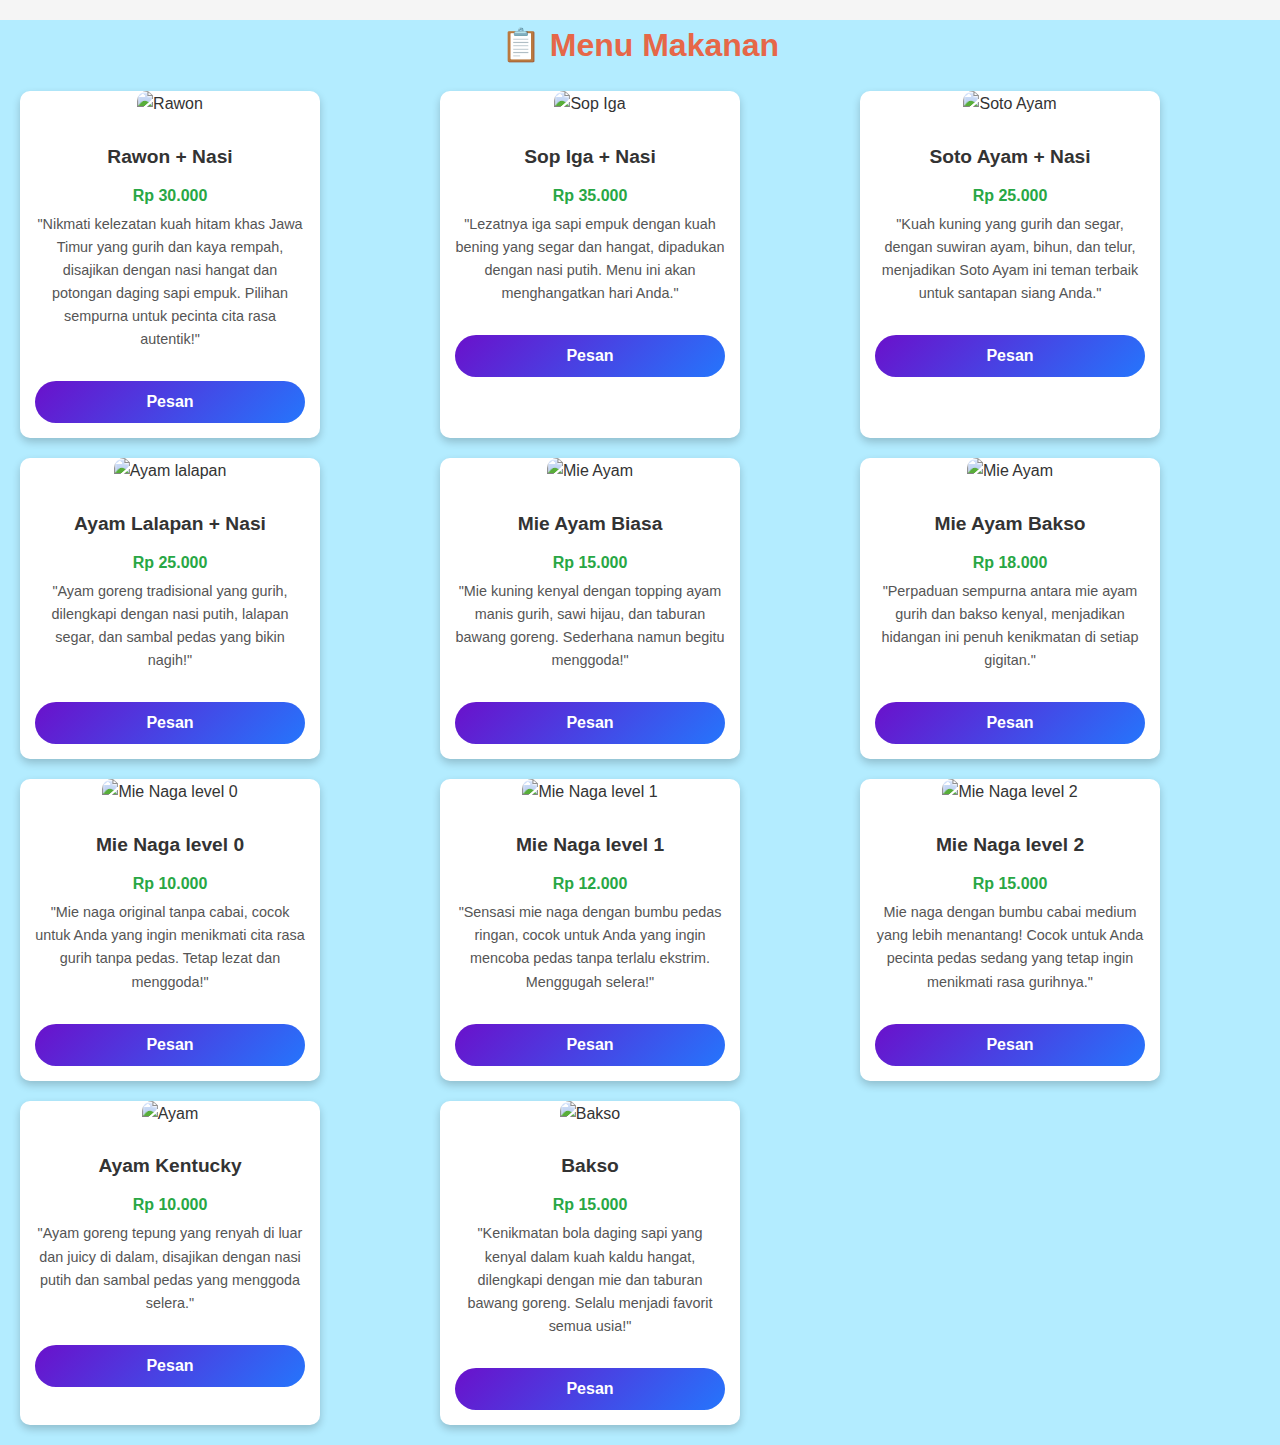
==== menu.html @ 12b20ae8 "tes" ====
<!DOCTYPE html>
<html lang="en">
<head>
  <meta charset="UTF-8">
  <meta name="viewport" content="width=device-width, initial-scale=1.0">
  <title>Menu</title>
  <link rel="stylesheet" href="style.css">
</head>
<body>
     <section id="menu"></section>
        <h2>📋 Menu Makanan</h2>
    <div class="menu-container">
   <!-- Card 1 -->
        <div class="menu-card">
            <img src="images/rawon.jpg" alt="Rawon">
            <div class="menu-content">
                <h3 class="menu-title">Rawon + Nasi</h3>
                <p class="menu-price">Rp 30.000</p>
                <p class="menu-description">"Nikmati kelezatan kuah hitam khas Jawa Timur yang gurih dan kaya rempah, disajikan dengan nasi hangat dan potongan daging sapi empuk. Pilihan sempurna untuk pecinta cita rasa autentik!"</p>
           <button class="order-button" onclick="orderNow('Rawon + Nasi', 30000)">Pesan</button>

            </div>
        </div>

        <!-- Card 2 -->
        <div class="menu-card">
            <img src="images/sop-iga.jpg" alt="Sop Iga">
            <div class="menu-content">
                <h3 class="menu-title">Sop Iga + Nasi</h3>
                <p class="menu-price">Rp 35.000</p>
                <p class="menu-description">"Lezatnya iga sapi empuk dengan kuah bening yang segar dan hangat, dipadukan dengan nasi putih. Menu ini akan menghangatkan hari Anda."</p>
            <button class="order-button" onclick="orderNow('Sop Iga + Nasi', 35000)">Pesan</button>

            </div>
        </div>

        <!-- Card 3 -->
        <div class="menu-card">
            <img src="images/soto.jpg" alt="Soto Ayam">
            <div class="menu-content">
                <h3 class="menu-title">Soto Ayam + Nasi</h3>
                <p class="menu-price">Rp 25.000</p>
                <p class="menu-description">"Kuah kuning yang gurih dan segar, dengan suwiran ayam, bihun, dan telur, menjadikan Soto Ayam ini teman terbaik untuk santapan siang Anda."</p>
          <button class="order-button" onclick="orderNow('Soto Ayam + Nasi', 25000)">Pesan</button>

            </div>
        </div>

        <!-- Card 4 -->
        <div class="menu-card">
            <img src="images/lalapan.jpg" alt="Ayam lalapan">
            <div class="menu-content">
                <h3 class="menu-title">Ayam Lalapan + Nasi</h3>
                <p class="menu-price">Rp 25.000</p>
                <p class="menu-description">"Ayam goreng tradisional yang gurih, dilengkapi dengan nasi putih, lalapan segar, dan sambal pedas yang bikin nagih!"</p>
            <button class="order-button" onclick="orderNow('Ayam Lalapan + Nasi', 25000)">Pesan</button>

            </div>
        </div>

        <!-- Card 5 -->
        <div class="menu-card">
            <img src="images/mieayam.jpg" alt="Mie Ayam">
            <div class="menu-content">
                <h3 class="menu-title">Mie Ayam Biasa</h3>
                <p class="menu-price">Rp 15.000</p>
                <p class="menu-description">"Mie kuning kenyal dengan topping ayam manis gurih, sawi hijau, dan taburan bawang goreng. Sederhana namun begitu menggoda!"</p>
           <button class="order-button" onclick="orderNow('Mie Ayam Biasa', 15000)">Pesan</button>

            </div>
        </div>

        <!-- Card 6 -->
        <div class="menu-card">
            <img src="images/miebakso.jpg" alt="Mie Ayam">
            <div class="menu-content">
                <h3 class="menu-title">Mie Ayam Bakso</h3>
                <p class="menu-price">Rp 18.000</p>
                <p class="menu-description">"Perpaduan sempurna antara mie ayam gurih dan bakso kenyal, menjadikan hidangan ini penuh kenikmatan di setiap gigitan."</p>
            <button class="order-button" onclick="orderNow('Mie Ayam Bakso', 18000)">Pesan</button>

            </div>
        </div>
    


        <!-- Card 7 -->
        <div class="menu-card">
            <img src="images/mie0.jpg" alt="Mie Naga level 0">
            <div class="menu-content">
                <h3 class="menu-title">Mie Naga level 0</h3>
                <p class="menu-price">Rp 10.000</p>
                <p class="menu-description">"Mie naga original tanpa cabai, cocok untuk Anda yang ingin menikmati cita rasa gurih tanpa pedas. Tetap lezat dan menggoda!"

</p>
<button class="order-button" onclick="orderNow('Mie Naga level 0', 10000)">Pesan</button>

            </div>
        </div>

        <!-- Card 8 -->
        <div class="menu-card">
            <img src="images/mie1.jpg" alt="Mie Naga level 1">
            <div class="menu-content">
                <h3 class="menu-title">Mie Naga level 1</h3>
                <p class="menu-price">Rp 12.000</p>
                <p class="menu-description">"Sensasi mie naga dengan bumbu pedas ringan, cocok untuk Anda yang ingin mencoba pedas tanpa terlalu ekstrim. Menggugah selera!"

</p>
<button class="order-button" onclick="orderNow('Mie Naga level 1', 12000)">Pesan</button>

            </div>
        </div>

        <!-- Card 9 -->
        <div class="menu-card">
            <img src="images/mie2.jpg" alt="Mie Naga level 2">
            <div class="menu-content">
                <h3 class="menu-title">Mie Naga level 2</h3>
                <p class="menu-price">Rp 15.000</p>
                <p class="menu-description">Mie naga dengan bumbu cabai medium yang lebih menantang! Cocok untuk Anda pecinta pedas sedang yang tetap ingin menikmati rasa gurihnya."

</p>
<button class="order-button" onclick="orderNow('Mie Naga level 2', 15000)">Pesan</button>

            </div>
        </div>

        <!-- Card 10 -->
        <div class="menu-card">
            <img src="images/ayam.jpg" alt=" Ayam">
            <div class="menu-content">
                <h3 class="menu-title">Ayam Kentucky</h3>
                <p class="menu-price">Rp 10.000</p>
                <p class="menu-description">"Ayam goreng tepung yang renyah di luar dan juicy di dalam, disajikan dengan nasi putih dan sambal pedas yang menggoda selera."</p>
        <button class="order-button" onclick="orderNow('Ayam Kentucky', 10000)">Pesan</button>

            </div>
        </div>

        <!-- Card 11 -->
        <div class="menu-card">
            <img src="images/bakso.jpg" alt="Bakso">
            <div class="menu-content">
                <h3 class="menu-title">Bakso</h3>
                <p class="menu-price">Rp 15.000</p>
                <p class="menu-description">"Kenikmatan bola daging sapi yang kenyal dalam kuah kaldu hangat, dilengkapi dengan mie dan taburan bawang goreng. Selalu menjadi favorit semua usia!"

</p>
<button class="order-button" onclick="orderNow('Bakso', 15000)">Pesan</button>

            </div>
        </div>
</div>
    <script>
    function orderNow(item, price) {
      // Redirect ke halaman konfirmasi pesanan
      window.location.href = `order.html?item=${encodeURIComponent(item)}&price=${price}`;
    }
  </script>
</body>
</html>
---- style.css ----
/* Global Styles */
body {
  margin: 0;
  font-family: 'Poppins', sans-serif;
  background: #f8f8f8;
  color: #333;
}

h1, h2, p {
  margin: 0;
}

/* Reset Default Style */
* {
  margin: 0;
  padding: 0;
  box-sizing: border-box;
}

body {
  font-family: 'Poppins', sans-serif;
  overflow: hidden;
}

/* Halaman Selamat Datang */
.welcome {
  position: relative;
  display: flex;
  flex-direction: column;
  justify-content: center;
  align-items: center;
  height: 100vh;
  background: url('images/warung.jpg') no-repeat center center/cover; /* Ganti dengan URL gambar */
  color: #fff;
  overflow: hidden;
  text-align: center;
  padding: 20px;
}



/* Konten */
.welcome-content {
  position: relative;
  z-index: 2;
}

/* Judul dan Subtitle */
.title {
  font-size: 3rem;
  font-weight: 700;
  text-transform: uppercase;
  text-shadow: 0 5px 15px rgba(0, 0, 0, 0.5);
  margin-bottom: 20px;
  color: #fcfcf7;
}

.subtitle {
  font-size: 1.5rem;
  font-weight: 300;
  max-width: 600px;
  margin-bottom: 40px;
  line-height: 1.6;
  text-shadow: 0 3px 10px rgba(0, 0, 0, 0.3);
  text-align: center;
}

/* Tombol */
.menu-button {
  padding: 15px 40px;
  font-size: 1.2rem;
  font-weight: bold;
  color: #fff;
  background-color: rgba(255, 69, 58, 0.8);
  border: none;
  border-radius: 50px;
  text-decoration: none;
  cursor: pointer;
  box-shadow: 0px 8px 20px rgba(0, 0, 0, 0.3);
  transition: all 0.3s ease;
}

.menu-button:hover {
  background-color: rgba(255, 69, 58, 1);
  transform: scale(1.1) rotate(-1deg);
}

/* Gambar Utama */
.hero-image {
  width: 250px;
  animation: float 4s infinite ease-in-out;
  margin-bottom: 20px;
}


/* Footer */
.footer {
  position: absolute;
  bottom: 20px;
  text-align: center;
  font-size: 0.9rem;
  color: rgba(255, 255, 255, 0.7);
}

/* Animasi */
@keyframes float {
  0%, 100% {
    transform: translateY(0);
  }
  50% {
    transform: translateY(-20px);
  }
}

/* Container untuk semua kartu menu */
.menu-container {
    display: flex;
    flex-wrap: wrap; /* Agar item berpindah ke baris baru jika ruang tidak cukup */
    justify-content: center; /* Agar item rata tengah secara horizontal */
    gap: 20px; /* Jarak antar kartu */
    padding: 20px;
    background-color: #b3ecff; /* Warna latar belakang */
    
}
h2 {
            text-align: center;
            margin-top: 20px;
            font-size: 2rem;
            color: #e66748;
            background-color: #b3ecff;
        }
/* Kartu menu individual */
.menu-card {
    flex: 0 1 calc(25% - 20px); /* Lebar kartu 25% dari container, dengan jarak antar kartu */
    max-width: 300px; /* Lebar maksimal kartu */
    background: white;
    border-radius: 10px;
    box-shadow: 0 4px 8px rgba(0, 0, 0, 0.2);
    text-align: center;
    overflow: hidden;
    transition: transform 0.3s ease;
}

.menu-card:hover {
    transform: scale(1.05); /* Efek zoom saat hover */
}

.menu-card img {
    width: 100%;
    height: 200px; /* Tinggi tetap agar gambar seragam */
    object-fit: cover; /* Memotong gambar sesuai ukuran tanpa distorsi */
    border-radius: 10px 10px 0 0;
}


.menu-content {
    padding: 15px;
}

.menu-title {
    font-size: 1.2rem;
    margin: 10px 0;
    color: #333;
}

.menu-price {
    font-weight: bold;
    color: #28a745;
    font-size: 1rem;
    margin: 5px 0;
}

.menu-description {
    font-size: 0.9rem;
    color: #555;
    margin-bottom: 10px;
}

.order-button {
    background-color: #007bff;
    color: white;
    border: none;
    border-radius: 20px;
    padding: 10px 20px;
    cursor: pointer;
    font-size: 0.9rem;
    transition: background 0.3s ease;
}

.order-button:hover {
    background-color: #0056b3;
}

/* Pastikan body bisa di-scroll */
body {
    margin: 0; /* Hilangkan margin default */
    padding: 0;
    overflow-y: auto; /* Aktifkan scroll secara vertikal jika konten melebihi tinggi layar */
    font-family: Arial, sans-serif; /* Gaya teks opsional */
}

/* Menu Container tetap menggunakan pengaturan ini */

.menu-container {
    display: flex;
    flex-wrap: wrap; /* Agar kartu bisa berpindah baris */
    justify-content: center;
    gap: 20px; /* Jarak antar kartu */
    padding: 20px;
    background-color: #b3ecff; /* Warna latar belakang */
}

.menu-container {
  display: grid;
  grid-template-columns: repeat(3, 1fr); /* 3 kolom */
  gap: 20px; /* Jarak antar item */
  padding: 20px;
}

.menu-item {
  background-color: #ffffff;
  border-radius: 8px;
  box-shadow: 0 4px 6px rgba(0, 0, 0, 0.1);
  overflow: hidden;
  text-align: center;
  padding: 15px;
}

.menu-item img {
  max-width: 100%;
  height: auto;
  border-bottom: 1px solid #ddd;
  margin-bottom: 10px;
}

.menu-item h3 {
  margin: 10px 0;
}

.menu-item p {
  color: #555;
}

.menu-item .price {
  font-weight: bold;
  color: #28a745;
}

.menu-item .btn-order {
  background-color: #007bff;
  color: #fff;
  padding: 10px 15px;
  border: none;
  border-radius: 5px;
  cursor: pointer;
}

.menu-item .btn-order:hover {
  background-color: #0056b3;
}







/* Order Container */
.order-container {
  background: #ffffff;
  border-radius: 20px;
  box-shadow: 0 10px 25px rgba(0, 0, 0, 0.2);
  padding: 30px;
  max-width: 400px;
  width: 90%;
  animation: fadeIn 0.6s ease-in-out;

}

@keyframes fadeIn {
  from {
    opacity: 0;
    transform: translateY(20px);
  }
  to {
    opacity: 1;
    transform: translateY(0);
  }
}

/* Title */
.order-title {
  font-size: 24px;
  font-weight: bold;
  color: #333;
  text-align: center;
  margin-bottom: 20px;
  background: linear-gradient(90deg, #ff6f61, #ff9671);
  -webkit-background-clip: text;
  -webkit-text-fill-color: transparent;
}

/* Form Styling */
.form-group {
  margin-bottom: 15px;
  text-align: left;
}

label {
  font-size: 14px;
  color: #555;
  font-weight: bold;
}

input, select {
  width: 100%;
  padding: 12px;
  margin-top: 5px;
  border-radius: 25px;
  border: 1px solid #ddd;
  font-size: 14px;
  outline: none;
  transition: border 0.3s ease;
}

input:focus, select:focus {
  border-color: #6a11cb;
  box-shadow: 0 0 8px rgba(106, 17, 203, 0.4);
}

/* Buttons */
.order-button, .back-button {
  width: 100%;
  padding: 12px;
  border-radius: 25px;
  font-size: 16px;
  font-weight: bold;
  border: none;
  cursor: pointer;
  transition: all 0.3s ease-in-out;
}

.order-button {
  background: linear-gradient(135deg, #6a11cb, #2575fc);
  color: #fff;
  margin-top: 20px;
}

.order-button:hover {
  transform: translateY(-3px);
  background: linear-gradient(135deg, #2575fc, #6a11cb);
}

.back-button {
  background-color: #ff6f61;
  color: #fff;
  margin-top: 10px;
}

.back-button:hover {
  background-color: #e85a4f;
  transform: scale(1.05);
}

/* Responsive Design */
@media screen and (max-width: 768px) {
  .order-container {
    padding: 20px;
  }
  .order-title {
    font-size: 20px;
  }
}


/* Navbar */
.navbar {
    position: fixed; /* Navbar tetap di satu posisi */
    top: 0;
    right: 0; /* Letakkan di sisi kanan */
    height: 100vh; /* Penuh dari atas ke bawah */
    width: 250px; /* Lebar navbar */
    background: rgba(167, 164, 142, 0.6); /* Warna latar belakang transparan dengan efek hitam */
    backdrop-filter: blur(10px); /* Efek blur di belakang navbar */
    display: flex;
    flex-direction: column; /* Susun item secara vertikal */
    align-items: center;
    padding: 20px;
    box-shadow: -2px 0 5px rgba(0, 0, 0, 0.2); /* Sedikit bayangan agar navbar terlihat */
    z-index: 1000;
    overflow-y: auto; /* Scroll jika konten terlalu panjang */
}

/* Logo */
.navbar .logo {
    font-size: 2cap;
    font-family: Georgia, 'Times New Roman', Times, serif;
    color: rgb(250, 243, 139);
    margin-bottom: 30px;
    text-align: center;
}

/* Tombol Vertikal */
.navbar .nav-links {
    display: flex;
    flex-direction: column; /* Susun tombol secara vertikal */
    gap: 30px; /* Jarak antar tombol */
    width: 100%; /* Tombol memenuhi lebar navbar */
}

.navbar .nav-links a {
    text-decoration: none;
    font-size: 1.2rem;
    color: white;
    text-align: center;
    background-color: #ff7572;
    padding: 10px 15px;
    border-radius: 25px;
    transition: all 0.3s ease;
}

.navbar .nav-links a:hover {
    background-color: #ffcccc;
    color: #a94442;
    transform: scale(1.05);
}

/* Tombol Tambahan (di bawah navbar) */
.menu-button {
    text-decoration: none;
    background-color: white;
    color: #d9534f;
    padding: 10px 15px;
    border-radius: 25px;
    font-weight: bold;
    font-size: 1rem;
    transition: all 0.3s ease;
    box-shadow: 0 2px 5px rgba(0, 0, 0, 0.1);
    margin-top: auto; /* Letakkan tombol di bagian bawah */
}

.menu-button:hover {
    background-color: #ffcccc;
    color: #a94442;
    transform: scale(1.05);
}



/* Responsiveness */
@media (max-width: 768px) {
    .nav-links {
        flex-direction: column;
        align-items: flex-end;
    }

    .menu-button {
        width: 100%; /* Tombol akan memanjang */
        text-align: center;
    }
}

/* Halaman Kontak */
.kontak-page {
  padding: 30px;
  max-width: 800px;
  margin: 0 auto;
  text-align: center;
  background:  #b3ecff;
  min-height: 100vh;
  display: flex;
  flex-direction: column;
  justify-content: center;
}

.kontak-title {
  font-size: 2rem;
  margin-bottom: 20px;
  color: #d9534f;
}

.kontak-info {
  background: #ebafde;
  padding: 20px;
  border-radius: 10px;
  box-shadow: 0px 2px 8px rgba(247, 245, 245, 0.1);
  margin-bottom: 20px;
  text-align: center;
}

.kontak-info p {
  font-size: 1.2rem;
  line-height: 1.5;
  margin: 10px 0;
}

.kontak-map h2 {
  font-size: 2rem;
  margin-bottom: 10px;
  color: #d9534f;
}

.kontak-map iframe {
  width: 100%;
  height: 400px;
  border-radius: 10px;
  box-shadow: 0px 2px 8px rgba(214, 41, 171, 0.1);
  border: none;
}


/* Global Styles */
* {
    margin: 0;
    padding: 0;
    box-sizing: border-box;
    font-family: 'Poppins', sans-serif;
}

body {
    background: #f5f5f5;
    color: #333;
    font-size: 16px;
    line-height: 1.6;
}

/* About Section */
.about {
    max-width: 1200px;
    margin: 50px auto;
    padding: 40px;
    background: rgba(255, 255, 255, 0.9);
    border-radius: 20px;
    box-shadow: 0 10px 20px rgba(0, 0, 0, 0.1);
    text-align: center;
    position: relative;
    z-index: 1;
    animation: fadeUp 1s ease-out forwards;
}

.about-header {
    margin-bottom: 40px;
}

.about-header h1 {
    font-size: 3.5rem;
    color: #4e4e4e;
    letter-spacing: 2px;
    text-transform: uppercase;
    font-weight: 800;
    padding-bottom: 10px;
    border-bottom: 2px solid #ff8e71;
    position: relative;
    display: inline-block;
}

.about-header p {
    font-size: 1.4rem;
    margin-top: 20px;
    font-weight: 300;
    color: #777;
    line-height: 1.8;
}

/* About Content */
.about-content {
    margin-top: 40px;
}

.about-content h2 {
    font-size: 2.4rem;
    color: #ff8e71;
    font-weight: 700;
    margin-bottom: 30px;
    text-transform: uppercase;
}

.about-content p {
    font-size: 1.3rem;
    color: #555;
    line-height: 1.8;
    max-width: 900px;
    margin: 0 auto 20px;
    text-align: justify;
}

.about-content ul {
    display: grid;
    grid-template-columns: repeat(2, 1fr);
    gap: 20px;
    margin-top: 30px;
}

.about-content ul li {
    background: #f7f7f7;
    padding: 20px;
    border-radius: 10px;
    color: #555;
    font-size: 1.2rem;
    font-weight: bold;
    transition: transform 0.3s ease, background 0.3s ease;
    border: 1px solid #e0e0e0;
}

.about-content ul li:hover {
    background: #ff8e71;
    color: white;
    transform: translateY(-10px);
    cursor: pointer;
}

/* Reviews Section */
.reviews {
    margin-top: 60px;
    background: #ffffff;
    padding: 60px 30px;
    border-radius: 20px;
    box-shadow: 0 10px 20px rgba(0, 0, 0, 0.1);
    animation: fadeUp 2s ease-out forwards;
}

.reviews h2 {
    font-size: 2.8rem;
    color: #4e4e4e;
    margin-bottom: 30px;
    text-transform: uppercase;
}

.review-card {
    background: #f7f7f7;
    padding: 20px;
    margin: 15px 0;
    border-radius: 10px;
    box-shadow: 0 8px 15px rgba(0, 0, 0, 0.1);
    max-width: 800px;
    margin-left: auto;
    margin-right: auto;
    transform: translateY(20px);
    animation: fadeIn 2s ease-out forwards;
}

.review-card p {
    font-size: 1.1rem;
    color: #333;
    font-style: italic;
    margin-bottom: 10px;
}

.review-card span {
    display: block;
    font-size: 0.9rem;
    color: #666;
    font-weight: 600;
    text-transform: uppercase;
}

/* Hover Effects for Reviews */
.review-card:hover {
    transform: scale(1.05);
    box-shadow: 0 10px 30px rgba(0, 0, 0, 0.2);
    cursor: pointer;
}

/* Animations */
@keyframes fadeUp {
    0% {
        opacity: 0;
        transform: translateY(30px);
    }
    100% {
        opacity: 1;
        transform: translateY(0);
    }
}

@keyframes fadeIn {
    0% {
        opacity: 0;
    }
    100% {
        opacity: 1;
    }
}

/* Responsive Design */
@media screen and (max-width: 768px) {
    .about-header h1 {
        font-size: 2.5rem;
    }

    .about-content h2 {
        font-size: 2.2rem;
    }

    .about-content ul li {
        font-size: 1rem;
    }

    .reviews h2 {
        font-size: 2.5rem;
    }
}
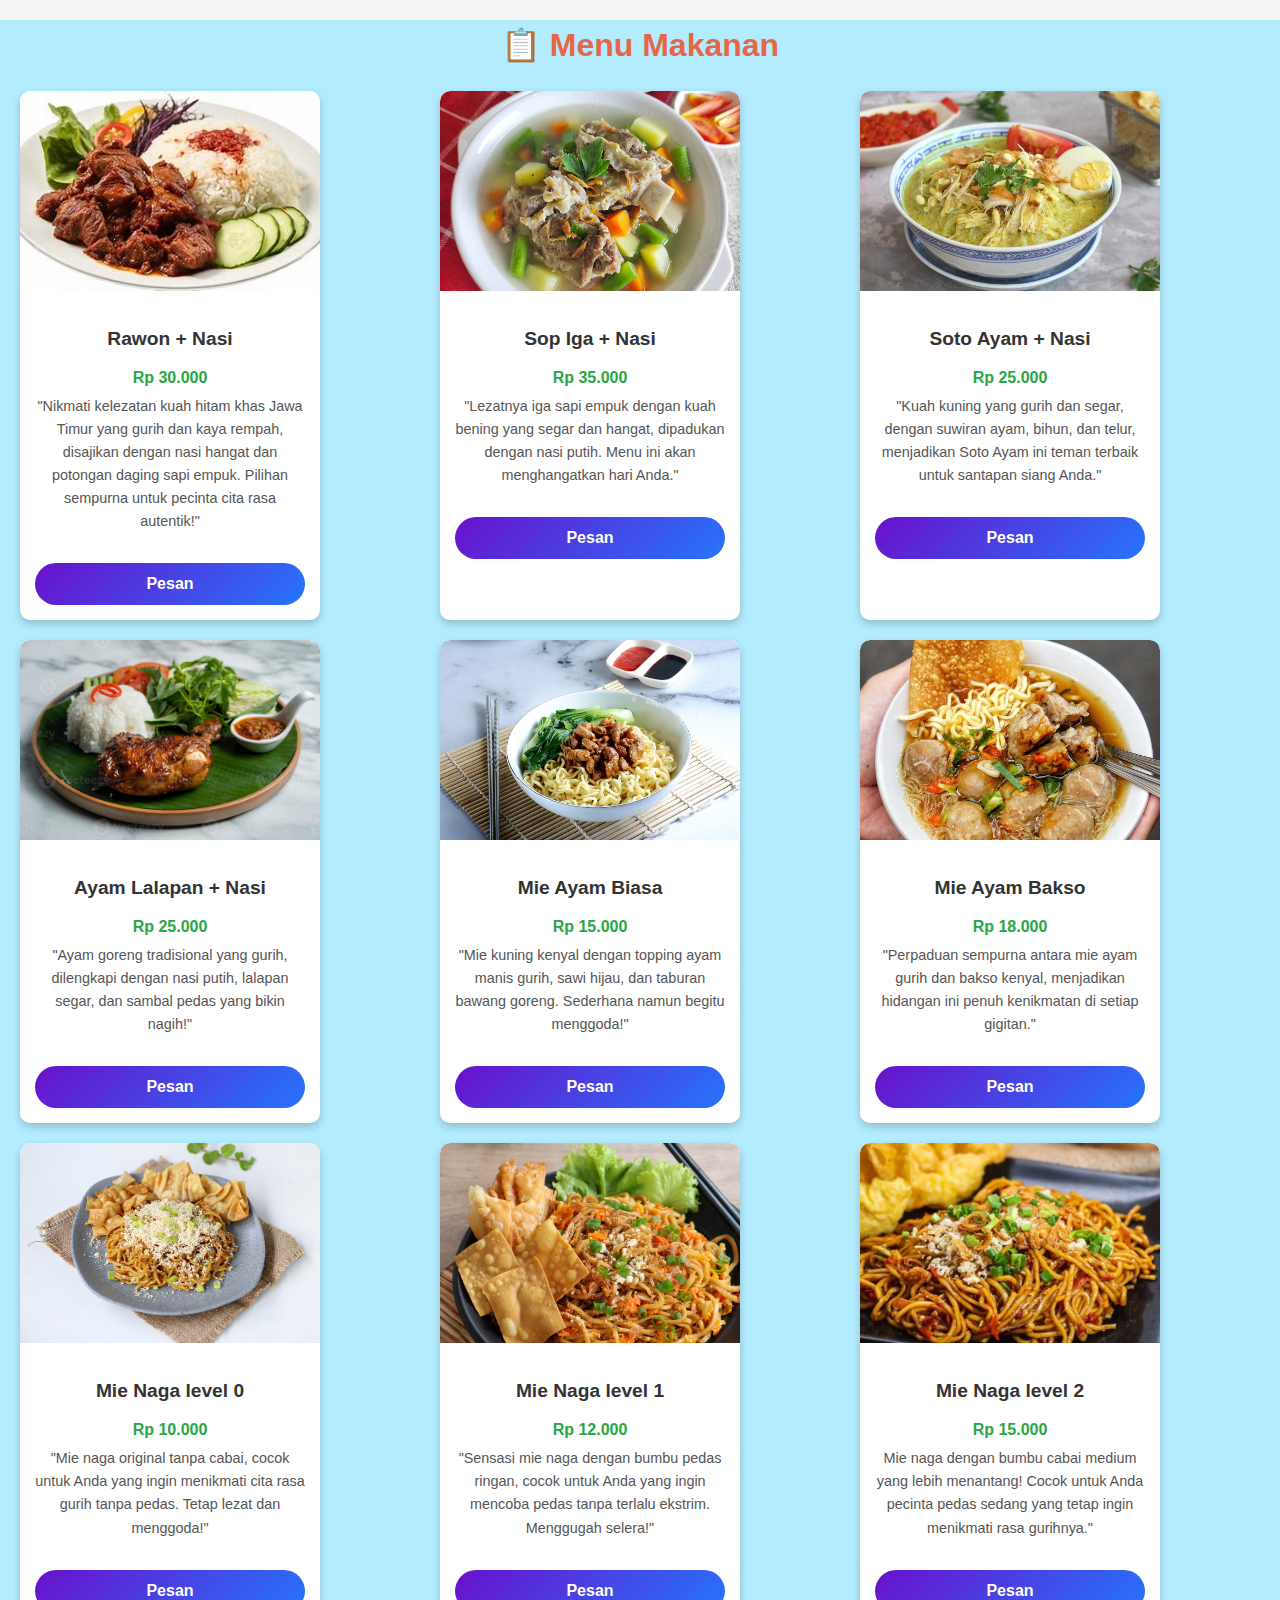
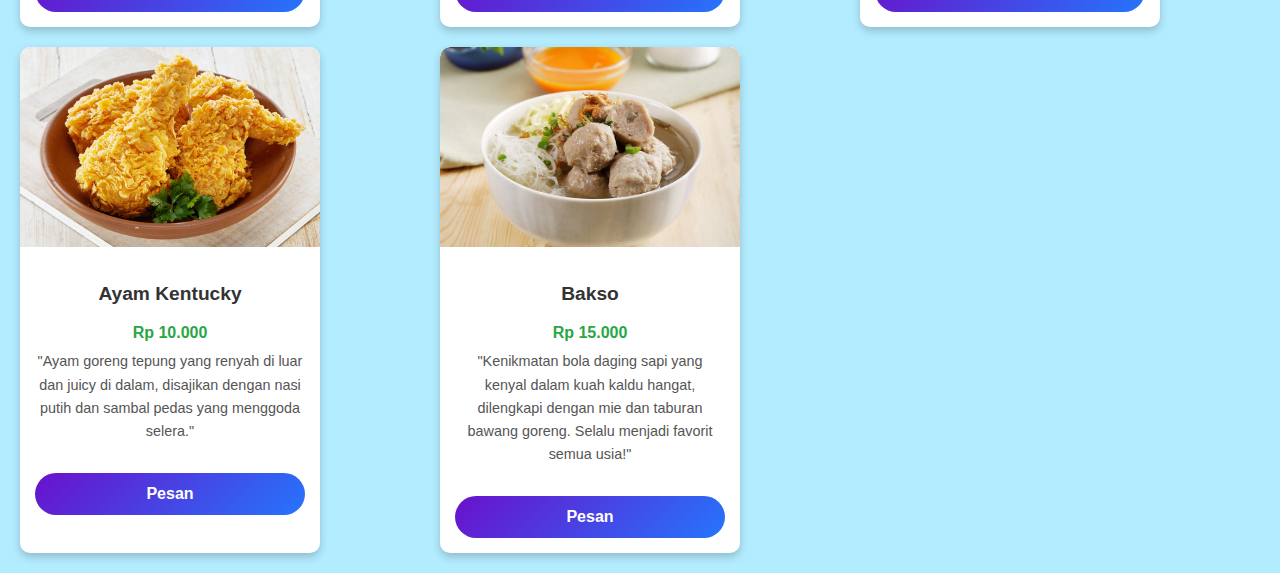
==== commit 34640c9c: "Update menu.html" ====
--- a/menu.html
+++ b/menu.html
@@ -12,7 +12,7 @@
     <div class="menu-container">
    <!-- Card 1 -->
         <div class="menu-card">
-            <img src="images/rawon.jpg" alt="Rawon">
+            <img src="rawon.jpg" alt="Rawon">
             <div class="menu-content">
                 <h3 class="menu-title">Rawon + Nasi</h3>
                 <p class="menu-price">Rp 30.000</p>
@@ -24,7 +24,7 @@
 
         <!-- Card 2 -->
         <div class="menu-card">
-            <img src="images/sop-iga.jpg" alt="Sop Iga">
+            <img src="sop-iga.jpg" alt="Sop Iga">
             <div class="menu-content">
                 <h3 class="menu-title">Sop Iga + Nasi</h3>
                 <p class="menu-price">Rp 35.000</p>
@@ -36,7 +36,7 @@
 
         <!-- Card 3 -->
         <div class="menu-card">
-            <img src="images/soto.jpg" alt="Soto Ayam">
+            <img src="soto.jpg" alt="Soto Ayam">
             <div class="menu-content">
                 <h3 class="menu-title">Soto Ayam + Nasi</h3>
                 <p class="menu-price">Rp 25.000</p>
@@ -48,7 +48,7 @@
 
         <!-- Card 4 -->
         <div class="menu-card">
-            <img src="images/lalapan.jpg" alt="Ayam lalapan">
+            <img src="lalapan.jpg" alt="Ayam lalapan">
             <div class="menu-content">
                 <h3 class="menu-title">Ayam Lalapan + Nasi</h3>
                 <p class="menu-price">Rp 25.000</p>
@@ -60,7 +60,7 @@
 
         <!-- Card 5 -->
         <div class="menu-card">
-            <img src="images/mieayam.jpg" alt="Mie Ayam">
+            <img src="mieayam.jpg" alt="Mie Ayam">
             <div class="menu-content">
                 <h3 class="menu-title">Mie Ayam Biasa</h3>
                 <p class="menu-price">Rp 15.000</p>
@@ -72,7 +72,7 @@
 
         <!-- Card 6 -->
         <div class="menu-card">
-            <img src="images/miebakso.jpg" alt="Mie Ayam">
+            <img src="miebakso.jpg" alt="Mie Ayam">
             <div class="menu-content">
                 <h3 class="menu-title">Mie Ayam Bakso</h3>
                 <p class="menu-price">Rp 18.000</p>
@@ -86,7 +86,7 @@
 
         <!-- Card 7 -->
         <div class="menu-card">
-            <img src="images/mie0.jpg" alt="Mie Naga level 0">
+            <img src="mie0.jpg" alt="Mie Naga level 0">
             <div class="menu-content">
                 <h3 class="menu-title">Mie Naga level 0</h3>
                 <p class="menu-price">Rp 10.000</p>
@@ -100,7 +100,7 @@
 
         <!-- Card 8 -->
         <div class="menu-card">
-            <img src="images/mie1.jpg" alt="Mie Naga level 1">
+            <img src="mie1.jpg" alt="Mie Naga level 1">
             <div class="menu-content">
                 <h3 class="menu-title">Mie Naga level 1</h3>
                 <p class="menu-price">Rp 12.000</p>
@@ -114,7 +114,7 @@
 
         <!-- Card 9 -->
         <div class="menu-card">
-            <img src="images/mie2.jpg" alt="Mie Naga level 2">
+            <img src="mie2.jpg" alt="Mie Naga level 2">
             <div class="menu-content">
                 <h3 class="menu-title">Mie Naga level 2</h3>
                 <p class="menu-price">Rp 15.000</p>
@@ -128,7 +128,7 @@
 
         <!-- Card 10 -->
         <div class="menu-card">
-            <img src="images/ayam.jpg" alt=" Ayam">
+            <img src="ayam.jpg" alt=" Ayam">
             <div class="menu-content">
                 <h3 class="menu-title">Ayam Kentucky</h3>
                 <p class="menu-price">Rp 10.000</p>
@@ -140,7 +140,7 @@
 
         <!-- Card 11 -->
         <div class="menu-card">
-            <img src="images/bakso.jpg" alt="Bakso">
+            <img src="bakso.jpg" alt="Bakso">
             <div class="menu-content">
                 <h3 class="menu-title">Bakso</h3>
                 <p class="menu-price">Rp 15.000</p>
